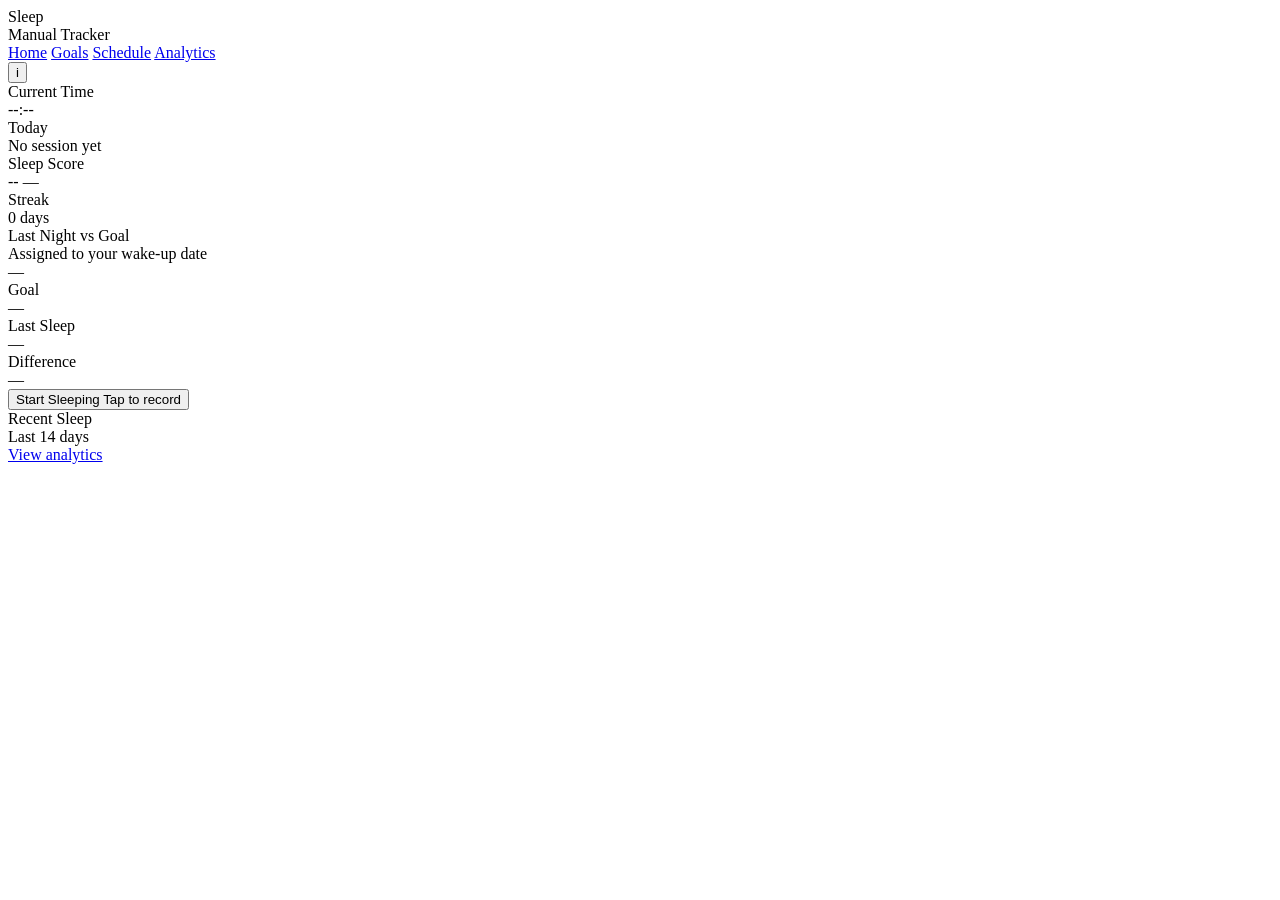
==== index.html @ 9e39c465 "Add files via upload" ====
<!doctype html>
<html lang="en">
  <head>
    <meta charset="utf-8" />
    <meta name="viewport" content="width=device-width, initial-scale=1" />
    <meta name="theme-color" content="#050814" />
    <title>Sleep Tracker</title>
    <link rel="stylesheet" href="scripts/styles.css" />
  </head>
  <body data-page="home">
    <div class="app">
      <header class="topbar">
        <div class="topbar__title">
          <div class="appname">Sleep</div>
          <div class="subtitle">Manual Tracker</div>
        </div>
        <div class="topbar__actions">
          <nav class="nav" aria-label="Primary navigation">
            <a class="nav__link is-active" href="index.html">Home</a>
            <a class="nav__link" href="goals.html">Goals</a>
            <a class="nav__link" href="schedule.html">Schedule</a>
            <a class="nav__link" href="analytics.html">Analytics</a>
          </nav>
          <button id="infoButton" class="icon-button" type="button" aria-label="About this app" title="About">
            i
          </button>
        </div>
      </header>

      <main class="content">
        <section id="homeEmptyStates" class="card empty" hidden>
          <div id="homeEmptyMessage" class="empty__text">—</div>
          <div class="empty__action">
            <a id="homeEmptyAction" class="button button--primary" href="goals.html" role="button">Get started</a>
          </div>
        </section>

        <section class="card hero">
          <div class="hero__time">
            <div class="label">Current Time</div>
            <div id="clock" class="clock" aria-live="polite">--:--</div>
          </div>

          <div class="hero__stats">
            <div class="stat">
              <div class="label">Today</div>
              <div id="todaySummary" class="value">No session yet</div>
            </div>
            <div class="stat">
              <div class="label">Sleep Score</div>
              <div class="value">
                <span id="scoreValue" class="score score--neutral">--</span>
                <span id="scoreLabel" class="muted">—</span>
              </div>
            </div>
            <div class="stat">
              <div class="label">Streak</div>
              <div class="value"><span id="streakCount">0</span> days</div>
            </div>
          </div>

          <div id="dayStrip" class="day-strip" aria-label="Today indicator"></div>
        </section>

        <section class="card">
          <div class="row">
            <div>
              <div class="label">Last Night vs Goal</div>
              <div class="muted">Assigned to your wake-up date</div>
            </div>
            <span id="compareBadge" class="badge badge--neutral">—</span>
          </div>
          <div class="compare">
            <div class="compare__item">
              <div class="label">Goal</div>
              <div id="compareGoal" class="compare__value">—</div>
            </div>
            <div class="compare__item">
              <div class="label">Last Sleep</div>
              <div id="compareLast" class="compare__value">—</div>
            </div>
            <div class="compare__item">
              <div class="label">Difference</div>
              <div id="compareDiff" class="compare__value">—</div>
            </div>
          </div>
        </section>

        <section class="center">
          <button id="sleepButton" class="sleep-button" type="button">
            <span class="sleep-button__ring" aria-hidden="true"></span>
            <span id="sleepButtonText" class="sleep-button__text">Start Sleeping</span>
            <span id="sleepButtonSubtext" class="sleep-button__subtext">Tap to record</span>
          </button>
          <div id="activeHint" class="hint" hidden>
            Sleeping… started <span id="activeStartTime">--:--</span>
          </div>
        </section>

        <section class="card">
          <div class="row">
            <div>
              <div class="label">Recent Sleep</div>
              <div class="muted">Last 14 days</div>
            </div>
            <a class="link" href="analytics.html">View analytics</a>
          </div>
          <canvas id="miniGraph" class="canvas" width="900" height="260" aria-label="Recent sleep graph"></canvas>
        </section>
      </main>
    </div>

    <script src="scripts/storage.js"></script>
    <script src="scripts/time.js"></script>
    <script src="scripts/sleepTracker.js"></script>
    <script src="scripts/graphs.js"></script>
    <script src="scripts/ui.js"></script>
  </body>
</html>
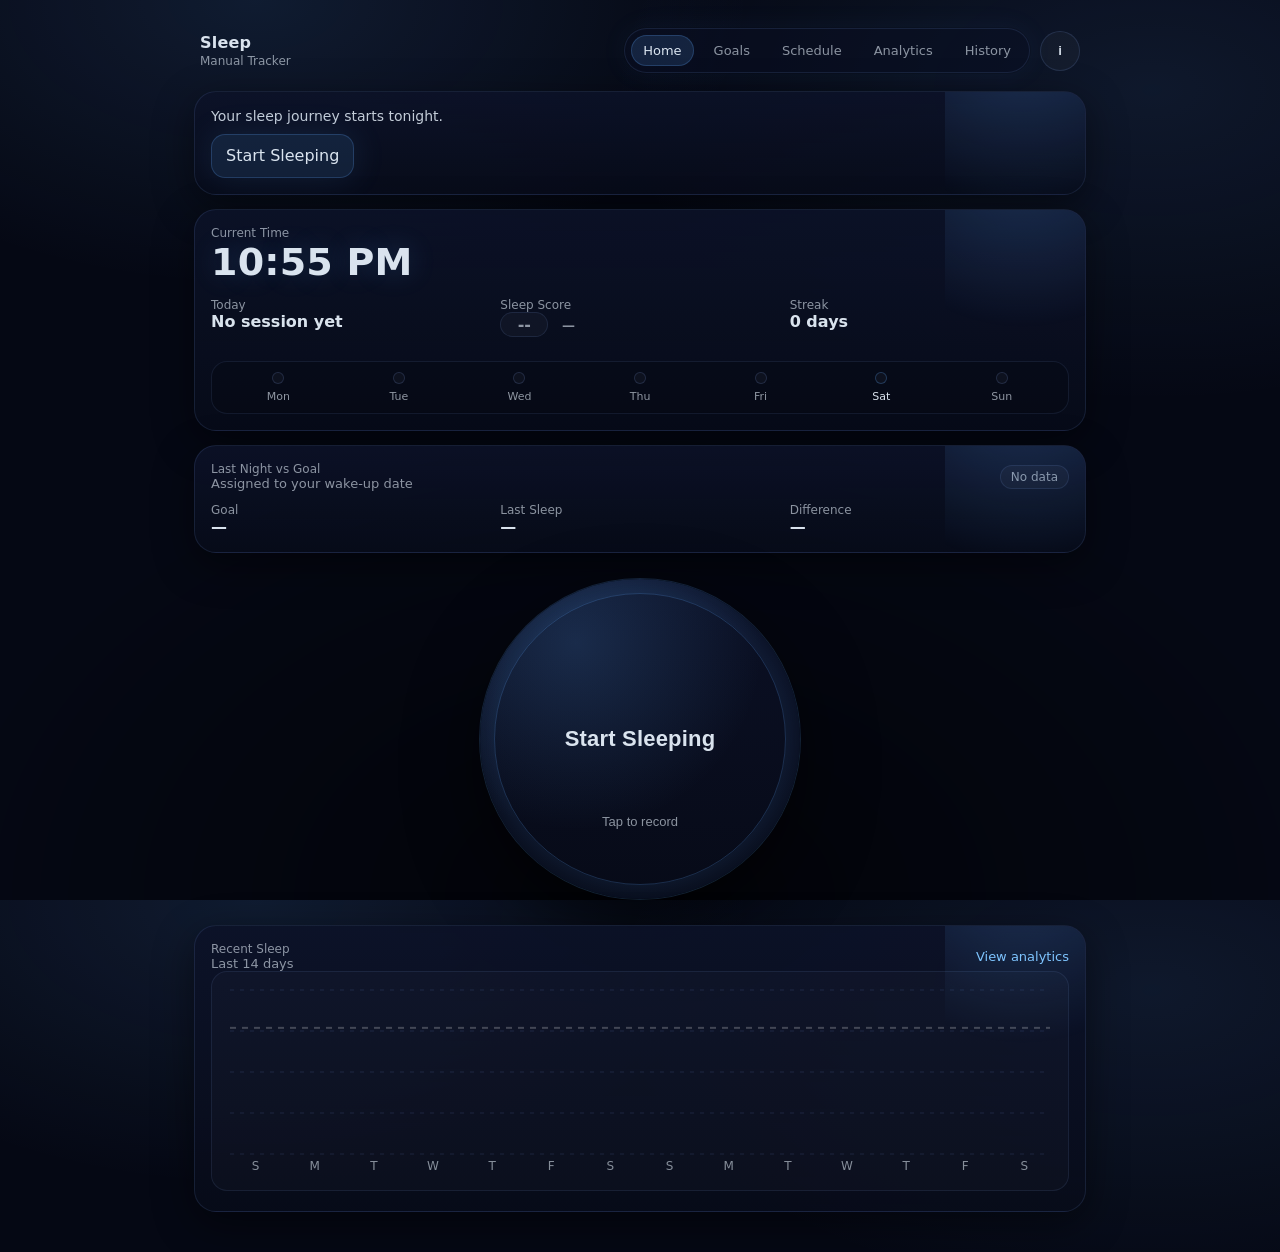
==== commit 8b31a86d: "Add files via upload" ====
--- a/index.html
+++ b/index.html
@@ -8,26 +8,29 @@
     <link rel="stylesheet" href="scripts/styles.css" />
   </head>
   <body data-page="home">
-    <div class="app">
-      <header class="topbar">
-        <div class="topbar__title">
-          <div class="appname">Sleep</div>
-          <div class="subtitle">Manual Tracker</div>
-        </div>
-        <div class="topbar__actions">
-          <nav class="nav" aria-label="Primary navigation">
-            <a class="nav__link is-active" href="index.html">Home</a>
-            <a class="nav__link" href="goals.html">Goals</a>
-            <a class="nav__link" href="schedule.html">Schedule</a>
-            <a class="nav__link" href="analytics.html">Analytics</a>
-          </nav>
-          <button id="infoButton" class="icon-button" type="button" aria-label="About this app" title="About">
-            i
-          </button>
-        </div>
-      </header>
+    <div id="background-layer"></div>
+    <div id="app-container">
+      <div class="app">
+        <header class="topbar">
+          <div class="topbar__title">
+            <div class="appname">Sleep</div>
+            <div class="subtitle">Manual Tracker</div>
+          </div>
+          <div class="topbar__actions">
+            <nav class="nav" aria-label="Primary navigation">
+              <a class="nav__link is-active" href="index.html">Home</a>
+              <a class="nav__link" href="goals.html">Goals</a>
+              <a class="nav__link" href="schedule.html">Schedule</a>
+              <a class="nav__link" href="analytics.html">Analytics</a>
+              <a class="nav__link" href="history.html">History</a>
+            </nav>
+            <button id="infoButton" class="icon-button" type="button" aria-label="About this app" title="About">
+              i
+            </button>
+          </div>
+        </header>
 
-      <main class="content">
+        <main class="content">
         <section id="homeEmptyStates" class="card empty" hidden>
           <div id="homeEmptyMessage" class="empty__text">—</div>
           <div class="empty__action">
@@ -107,7 +110,8 @@
           </div>
           <canvas id="miniGraph" class="canvas" width="900" height="260" aria-label="Recent sleep graph"></canvas>
         </section>
-      </main>
+        </main>
+      </div>
     </div>
 
     <script src="scripts/storage.js"></script>
--- a/scripts/styles.css
+++ b/scripts/styles.css
@@ -0,0 +1,1002 @@
+/* styles.css
+   Dark UI with subtle blue glow accents. Touch + mouse friendly.
+*/
+
+:root {
+  color-scheme: dark;
+
+  --bg: #050814;
+  --panel: rgba(12, 18, 40, 0.86);
+  --panel-2: rgba(10, 16, 36, 0.72);
+  --border: rgba(135, 175, 255, 0.12);
+  --text: rgba(235, 245, 255, 0.92);
+  --muted: rgba(235, 245, 255, 0.58);
+
+  --blue: rgba(95, 170, 255, 1);
+  --blue-2: rgba(130, 200, 255, 1);
+  --yellow: rgba(255, 205, 95, 1);
+  --red: rgba(255, 95, 110, 1);
+
+  --glow: rgba(95, 170, 255, 0.26);
+  --shadow: 0 12px 40px rgba(0, 0, 0, 0.45);
+  --radius: 22px;
+  --radius-sm: 14px;
+}
+
+* {
+  box-sizing: border-box;
+}
+
+html,
+body {
+  height: 100%;
+}
+
+body {
+  margin: 0;
+  font-family: ui-sans-serif, system-ui, -apple-system, Segoe UI, Roboto, Helvetica, Arial, "Apple Color Emoji",
+    "Segoe UI Emoji";
+  background:
+    radial-gradient(900px 520px at 20% 0%, rgba(95, 170, 255, 0.12), transparent 55%),
+    radial-gradient(900px 520px at 90% 10%, rgba(95, 170, 255, 0.1), transparent 60%),
+    radial-gradient(1200px 800px at 50% 100%, rgba(0, 0, 0, 0.6), transparent 60%),
+    var(--bg);
+  color: var(--text);
+  -webkit-font-smoothing: antialiased;
+  -moz-osx-font-smoothing: grayscale;
+  overflow-x: hidden;
+  -webkit-tap-highlight-color: transparent;
+}
+
+a {
+  color: inherit;
+  text-decoration: none;
+}
+
+.app {
+  max-width: 920px;
+  margin: 0 auto;
+  padding: calc(18px + env(safe-area-inset-top)) calc(14px + env(safe-area-inset-right))
+    calc(40px + env(safe-area-inset-bottom)) calc(14px + env(safe-area-inset-left));
+}
+
+.topbar {
+  display: flex;
+  align-items: center;
+  justify-content: space-between;
+  gap: 14px;
+  padding: 10px 6px 18px;
+  flex-wrap: wrap;
+}
+
+.topbar__actions {
+  display: inline-flex;
+  align-items: center;
+  gap: 10px;
+}
+
+.icon-button {
+  width: 40px;
+  height: 40px;
+  border-radius: 999px;
+  border: 1px solid rgba(135, 175, 255, 0.14);
+  background: rgba(255, 255, 255, 0.03);
+  color: rgba(235, 245, 255, 0.86);
+  cursor: pointer;
+  display: grid;
+  place-items: center;
+  font-weight: 750;
+  transition: transform 160ms ease, background 160ms ease, border-color 160ms ease;
+  flex: 0 0 auto;
+  user-select: none;
+  touch-action: manipulation;
+}
+.icon-button:active {
+  transform: scale(0.985);
+}
+
+.topbar__title {
+  display: flex;
+  flex-direction: column;
+  gap: 2px;
+}
+
+.appname {
+  font-weight: 650;
+  letter-spacing: 0.2px;
+}
+
+.subtitle {
+  font-size: 12px;
+  color: var(--muted);
+}
+
+.nav {
+  display: flex;
+  gap: 8px;
+  padding: 6px;
+  border-radius: 999px;
+  background: rgba(10, 16, 36, 0.55);
+  border: 1px solid var(--border);
+  box-shadow: 0 0 0 1px rgba(0, 0, 0, 0.15), 0 0 30px rgba(95, 170, 255, 0.06);
+}
+
+.nav__link {
+  font-size: 13px;
+  padding: 8px 12px;
+  border-radius: 999px;
+  color: var(--muted);
+  transition: background 180ms ease, color 180ms ease;
+}
+
+.nav__link.is-active {
+  color: var(--text);
+  background: rgba(95, 170, 255, 0.14);
+  box-shadow: inset 0 0 0 1px rgba(95, 170, 255, 0.22);
+}
+
+.content {
+  display: grid;
+  gap: 14px;
+  opacity: 0;
+  transform: translateY(6px);
+  transition: opacity 220ms ease, transform 220ms ease;
+}
+
+body.is-ready .content {
+  opacity: 1;
+  transform: translateY(0);
+}
+
+.card {
+  background: linear-gradient(180deg, rgba(12, 18, 40, 0.9), rgba(8, 12, 26, 0.82));
+  border: 1px solid var(--border);
+  box-shadow: var(--shadow);
+  border-radius: var(--radius);
+  padding: 16px;
+  position: relative;
+  overflow: hidden;
+}
+
+.empty {
+  display: grid;
+  gap: 10px;
+}
+.empty__text {
+  font-size: 14px;
+  color: rgba(235, 245, 255, 0.82);
+}
+.empty__action {
+  display: flex;
+  justify-content: flex-start;
+}
+
+.badge {
+  display: inline-flex;
+  align-items: center;
+  justify-content: center;
+  padding: 4px 10px;
+  border-radius: 999px;
+  border: 1px solid rgba(135, 175, 255, 0.12);
+  background: rgba(255, 255, 255, 0.03);
+  color: var(--muted);
+  font-size: 12px;
+}
+.badge--good {
+  color: rgba(170, 225, 255, 0.95);
+  border-color: rgba(95, 170, 255, 0.22);
+}
+.badge--okay {
+  color: rgba(255, 225, 160, 0.95);
+  border-color: rgba(255, 205, 95, 0.18);
+}
+.badge--poor {
+  color: rgba(255, 165, 175, 0.95);
+  border-color: rgba(255, 95, 110, 0.18);
+}
+.badge--neutral {
+  color: var(--muted);
+}
+
+.compare {
+  display: grid;
+  grid-template-columns: repeat(3, minmax(0, 1fr));
+  gap: 10px;
+  margin-top: 12px;
+}
+.compare__value {
+  font-size: 16px;
+  font-weight: 700;
+}
+
+.day-strip {
+  display: flex;
+  justify-content: space-between;
+  gap: 8px;
+  margin-top: 10px;
+  padding: 10px 10px;
+  border-radius: 16px;
+  border: 1px solid rgba(135, 175, 255, 0.1);
+  background: rgba(0, 0, 0, 0.14);
+}
+.day {
+  display: grid;
+  justify-items: center;
+  gap: 6px;
+  flex: 1 1 0;
+  min-width: 0;
+}
+.day__label {
+  font-size: 11px;
+  color: rgba(235, 245, 255, 0.6);
+}
+.day__dot {
+  width: 12px;
+  height: 12px;
+  border-radius: 50%;
+  border: 1px solid rgba(135, 175, 255, 0.16);
+  background: rgba(255, 255, 255, 0.03);
+}
+.day.is-today .day__label {
+  color: rgba(235, 245, 255, 0.92);
+}
+.day.is-today .day__dot {
+  border-color: rgba(95, 170, 255, 0.26);
+}
+.day.has-sleep .day__dot {
+  background: rgba(95, 170, 255, 0.85);
+  box-shadow: 0 0 18px rgba(95, 170, 255, 0.22);
+  border-color: rgba(95, 170, 255, 0.22);
+}
+
+.card::after {
+  content: "";
+  position: absolute;
+  inset: -140px -120px auto auto;
+  width: 260px;
+  height: 260px;
+  background: radial-gradient(circle at 30% 30%, rgba(95, 170, 255, 0.22), transparent 70%);
+  filter: blur(0.2px);
+  pointer-events: none;
+}
+
+.hero {
+  display: grid;
+  gap: 14px;
+}
+
+.hero__stats {
+  display: grid;
+  grid-template-columns: repeat(3, minmax(0, 1fr));
+  gap: 10px;
+}
+
+.stat .value {
+  font-size: 16px;
+  font-weight: 600;
+}
+
+.label {
+  font-size: 12px;
+  color: var(--muted);
+}
+
+.muted {
+  color: var(--muted);
+  font-size: 13px;
+}
+
+.clock {
+  font-size: 38px;
+  letter-spacing: 0.2px;
+  font-weight: 700;
+  text-shadow: 0 0 28px rgba(95, 170, 255, 0.2);
+}
+
+.score {
+  display: inline-flex;
+  align-items: center;
+  justify-content: center;
+  min-width: 48px;
+  padding: 2px 10px;
+  border-radius: 999px;
+  border: 1px solid var(--border);
+  background: rgba(255, 255, 255, 0.03);
+  margin-right: 8px;
+}
+
+.score--good {
+  color: var(--blue-2);
+  box-shadow: 0 0 0 1px rgba(95, 170, 255, 0.22), 0 0 30px rgba(95, 170, 255, 0.12);
+}
+.score--okay {
+  color: var(--yellow);
+  box-shadow: 0 0 0 1px rgba(255, 205, 95, 0.2), 0 0 30px rgba(255, 205, 95, 0.07);
+}
+.score--poor {
+  color: var(--red);
+  box-shadow: 0 0 0 1px rgba(255, 95, 110, 0.2), 0 0 30px rgba(255, 95, 110, 0.07);
+}
+.score--neutral {
+  color: var(--muted);
+}
+
+.center {
+  display: grid;
+  place-items: center;
+  gap: 10px;
+  padding: 12px 0;
+}
+
+.sleep-button {
+  position: relative;
+  width: min(320px, 78vw);
+  aspect-ratio: 1 / 1;
+  border: none;
+  border-radius: 999px;
+  background: radial-gradient(circle at 30% 20%, rgba(95, 170, 255, 0.18), rgba(0, 0, 0, 0) 55%),
+    linear-gradient(180deg, rgba(12, 18, 40, 0.9), rgba(8, 12, 26, 0.88));
+  box-shadow: 0 0 0 1px rgba(95, 170, 255, 0.18), 0 26px 70px rgba(0, 0, 0, 0.55);
+  color: var(--text);
+  cursor: pointer;
+  touch-action: manipulation;
+  transition: transform 180ms ease, box-shadow 180ms ease;
+  overflow: hidden;
+}
+
+.sleep-button:active {
+  transform: scale(0.985);
+}
+
+.sleep-button__ring {
+  position: absolute;
+  inset: 14px;
+  border-radius: 999px;
+  border: 1px solid rgba(95, 170, 255, 0.22);
+  box-shadow: 0 0 40px rgba(95, 170, 255, 0.16);
+  transition: inset 180ms ease, box-shadow 180ms ease;
+}
+
+.sleep-button.is-sleeping .sleep-button__ring {
+  inset: 10px;
+  box-shadow: 0 0 52px rgba(95, 170, 255, 0.24);
+}
+
+.sleep-button__text {
+  position: absolute;
+  inset: 0;
+  display: grid;
+  place-items: center;
+  font-weight: 720;
+  font-size: 22px;
+  letter-spacing: 0.2px;
+}
+
+.sleep-button__subtext {
+  position: absolute;
+  left: 50%;
+  bottom: 22%;
+  transform: translateX(-50%);
+  font-size: 13px;
+  color: var(--muted);
+}
+
+.sleep-button.did-start,
+.sleep-button.did-stop {
+  animation: pulse 350ms ease;
+}
+
+@keyframes pulse {
+  0% {
+    box-shadow: 0 0 0 1px rgba(95, 170, 255, 0.18), 0 26px 70px rgba(0, 0, 0, 0.55);
+  }
+  60% {
+    box-shadow: 0 0 0 1px rgba(95, 170, 255, 0.32), 0 0 60px rgba(95, 170, 255, 0.22),
+      0 26px 70px rgba(0, 0, 0, 0.55);
+  }
+  100% {
+    box-shadow: 0 0 0 1px rgba(95, 170, 255, 0.18), 0 26px 70px rgba(0, 0, 0, 0.55);
+  }
+}
+
+.hint {
+  font-size: 13px;
+  color: var(--muted);
+  background: rgba(95, 170, 255, 0.08);
+  border: 1px solid rgba(95, 170, 255, 0.15);
+  padding: 8px 12px;
+  border-radius: 999px;
+}
+
+.row {
+  display: flex;
+  align-items: center;
+  justify-content: space-between;
+  gap: 10px;
+}
+
+.row--tight {
+  gap: 12px;
+}
+
+.row--left {
+  justify-content: flex-start;
+  flex-wrap: wrap;
+}
+
+.link {
+  font-size: 13px;
+  color: var(--blue-2);
+}
+
+.canvas {
+  width: 100%;
+  height: 220px;
+  border-radius: 16px;
+  background: rgba(255, 255, 255, 0.02);
+  border: 1px solid rgba(135, 175, 255, 0.1);
+}
+
+.canvas--tall {
+  height: 340px;
+}
+
+.h1,
+.h2 {
+  margin: 0 0 6px;
+}
+.h1 {
+  font-size: 18px;
+  font-weight: 720;
+}
+.h2 {
+  font-size: 15px;
+  font-weight: 700;
+}
+
+.form-grid {
+  display: grid;
+  gap: 12px;
+  grid-template-columns: repeat(2, minmax(0, 1fr));
+  margin-top: 12px;
+}
+
+.field {
+  display: grid;
+  gap: 6px;
+}
+
+.input {
+  width: 100%;
+  padding: 12px 12px;
+  border-radius: 14px;
+  border: 1px solid rgba(135, 175, 255, 0.14);
+  background: rgba(0, 0, 0, 0.18);
+  color: var(--text);
+  outline: none;
+  transition: border-color 160ms ease, box-shadow 160ms ease;
+  font-size: 16px; /* prevents iOS zoom-on-focus */
+  min-height: 44px;
+}
+
+.input:focus {
+  border-color: rgba(95, 170, 255, 0.3);
+  box-shadow: 0 0 0 4px rgba(95, 170, 255, 0.12);
+}
+
+select.input {
+  appearance: none;
+}
+
+input[type="range"].input {
+  padding: 0;
+  border: none;
+  background: transparent;
+  min-height: 44px;
+  accent-color: rgba(95, 170, 255, 0.9);
+}
+
+.input--sm {
+  padding: 10px 10px;
+}
+
+.help {
+  color: var(--muted);
+  font-size: 12px;
+}
+
+.button {
+  border: 1px solid rgba(135, 175, 255, 0.14);
+  background: rgba(255, 255, 255, 0.03);
+  color: var(--text);
+  padding: 11px 14px;
+  border-radius: 14px;
+  cursor: pointer;
+  transition: transform 160ms ease, background 160ms ease, border-color 160ms ease;
+  touch-action: manipulation;
+  font-size: 16px;
+  min-height: 44px;
+}
+
+.button:active {
+  transform: scale(0.985);
+}
+
+.button--primary {
+  background: rgba(95, 170, 255, 0.12);
+  border-color: rgba(95, 170, 255, 0.22);
+  box-shadow: 0 0 34px rgba(95, 170, 255, 0.12);
+}
+
+.button--ghost {
+  background: transparent;
+}
+
+.button--tiny {
+  padding: 8px 10px;
+  border-radius: 12px;
+  font-size: 12px;
+}
+
+.status {
+  font-size: 13px;
+  color: var(--muted);
+}
+
+.status.is-ok {
+  color: rgba(160, 220, 255, 0.9);
+}
+
+.toggle {
+  display: inline-flex;
+  align-items: center;
+  gap: 10px;
+  user-select: none;
+}
+.toggle input {
+  position: absolute;
+  opacity: 0;
+  pointer-events: none;
+}
+.toggle__pill {
+  width: 42px;
+  height: 24px;
+  border-radius: 999px;
+  background: rgba(255, 255, 255, 0.08);
+  border: 1px solid rgba(135, 175, 255, 0.16);
+  position: relative;
+  transition: background 170ms ease, border-color 170ms ease;
+}
+.toggle__pill::after {
+  content: "";
+  position: absolute;
+  top: 50%;
+  left: 4px;
+  width: 18px;
+  height: 18px;
+  border-radius: 50%;
+  background: rgba(235, 245, 255, 0.9);
+  transform: translateY(-50%);
+  transition: left 170ms ease, background 170ms ease;
+}
+.toggle input:checked + .toggle__pill {
+  background: rgba(95, 170, 255, 0.18);
+  border-color: rgba(95, 170, 255, 0.28);
+}
+.toggle input:checked + .toggle__pill::after {
+  left: 20px;
+  background: rgba(170, 225, 255, 0.95);
+}
+.toggle__label {
+  font-size: 13px;
+  color: var(--muted);
+}
+
+.per-day__grid {
+  margin-top: 12px;
+  display: grid;
+  gap: 10px;
+}
+.per-day__row {
+  display: grid;
+  grid-template-columns: 56px 1fr 1fr auto;
+  gap: 8px;
+  align-items: center;
+}
+.per-day__day {
+  color: var(--muted);
+  font-size: 13px;
+}
+
+.chips {
+  display: flex;
+  flex-wrap: wrap;
+  gap: 10px;
+  margin-top: 10px;
+}
+.chip {
+  border: 1px solid rgba(135, 175, 255, 0.14);
+  background: rgba(255, 255, 255, 0.02);
+  color: var(--muted);
+  padding: 10px 12px;
+  border-radius: 999px;
+  cursor: pointer;
+  transition: background 170ms ease, color 170ms ease, border-color 170ms ease, transform 160ms ease;
+  min-height: 44px;
+}
+.chip:active {
+  transform: scale(0.98);
+}
+.chip.is-on {
+  color: var(--text);
+  background: rgba(95, 170, 255, 0.14);
+  border-color: rgba(95, 170, 255, 0.26);
+  box-shadow: 0 0 24px rgba(95, 170, 255, 0.12);
+}
+
+.dial-wrap {
+  display: grid;
+  place-items: center;
+  padding: 12px 0 4px;
+}
+
+.time-dial {
+  width: min(360px, 86vw);
+  aspect-ratio: 1 / 1;
+  position: relative;
+  border-radius: 999px;
+  background: radial-gradient(circle at 35% 20%, rgba(95, 170, 255, 0.14), rgba(0, 0, 0, 0) 60%),
+    rgba(255, 255, 255, 0.02);
+  border: 1px solid rgba(135, 175, 255, 0.12);
+  box-shadow: 0 0 0 1px rgba(0, 0, 0, 0.14), 0 0 50px rgba(95, 170, 255, 0.08);
+  touch-action: none;
+}
+
+.time-dial.is-dragging {
+  box-shadow: 0 0 0 1px rgba(95, 170, 255, 0.22), 0 0 70px rgba(95, 170, 255, 0.12);
+}
+
+.time-dial__svg {
+  position: absolute;
+  inset: 10%;
+}
+.time-dial__track {
+  fill: none;
+  stroke: rgba(135, 175, 255, 0.18);
+  stroke-width: 9;
+}
+.time-dial__arc {
+  fill: none;
+  stroke: rgba(95, 170, 255, 0.85);
+  stroke-width: 10;
+  stroke-linecap: round;
+  filter: url(#glow);
+}
+
+.time-dial__handle {
+  position: absolute;
+  width: 18px;
+  height: 18px;
+  border-radius: 999px;
+  background: rgba(170, 225, 255, 0.95);
+  border: 1px solid rgba(0, 0, 0, 0.25);
+  box-shadow: 0 0 24px rgba(95, 170, 255, 0.28);
+  transform: translate(-50%, -50%);
+}
+.time-dial__handle--alt {
+  background: rgba(235, 245, 255, 0.92);
+}
+
+.time-dial__center {
+  position: absolute;
+  inset: 26%;
+  border-radius: 999px;
+  background: rgba(0, 0, 0, 0.18);
+  border: 1px solid rgba(135, 175, 255, 0.12);
+  display: grid;
+  place-items: center;
+}
+
+.timepair {
+  display: grid;
+  grid-template-columns: 1fr 10px 1fr;
+  gap: 12px;
+  align-items: center;
+  text-align: center;
+}
+.timepair__time {
+  font-weight: 740;
+  font-size: 18px;
+}
+.timepair__sep {
+  width: 10px;
+  height: 2px;
+  background: rgba(135, 175, 255, 0.22);
+  border-radius: 999px;
+}
+
+.pill {
+  display: inline-flex;
+  align-items: center;
+  gap: 10px;
+  padding: 10px 12px;
+  border-radius: 999px;
+  background: rgba(95, 170, 255, 0.08);
+  border: 1px solid rgba(95, 170, 255, 0.16);
+  color: rgba(205, 235, 255, 0.9);
+  font-size: 13px;
+}
+.pill--wide {
+  min-width: 150px;
+  justify-content: center;
+}
+.pill__dot {
+  width: 8px;
+  height: 8px;
+  border-radius: 50%;
+  background: rgba(95, 170, 255, 0.9);
+  box-shadow: 0 0 18px rgba(95, 170, 255, 0.35);
+}
+.pill__text {
+  color: rgba(205, 235, 255, 0.9);
+}
+
+.segmented {
+  display: grid;
+  grid-template-columns: repeat(auto-fit, minmax(0, 1fr));
+  gap: 6px;
+  padding: 6px;
+  border-radius: 16px;
+  background: rgba(0, 0, 0, 0.18);
+  border: 1px solid rgba(135, 175, 255, 0.12);
+  margin: 12px 0;
+}
+.segmented__btn {
+  border: 1px solid transparent;
+  background: transparent;
+  color: var(--muted);
+  padding: 10px 12px;
+  border-radius: 12px;
+  cursor: pointer;
+  transition: background 170ms ease, color 170ms ease, transform 160ms ease, border-color 170ms ease;
+}
+.segmented__btn:active {
+  transform: scale(0.985);
+}
+.segmented__btn.is-active {
+  color: var(--text);
+  background: rgba(95, 170, 255, 0.14);
+  border-color: rgba(95, 170, 255, 0.18);
+  box-shadow: 0 0 24px rgba(95, 170, 255, 0.1);
+}
+
+.legend {
+  margin-top: 10px;
+  font-size: 13px;
+  color: var(--muted);
+  display: flex;
+  align-items: center;
+  gap: 10px;
+}
+.legend__swatch {
+  width: 12px;
+  height: 12px;
+  border-radius: 4px;
+  background: rgba(95, 170, 255, 0.85);
+  box-shadow: 0 0 20px rgba(95, 170, 255, 0.2);
+}
+
+.session-list {
+  margin-top: 12px;
+  display: grid;
+  gap: 10px;
+}
+.session-list--history {
+  margin-top: 10px;
+}
+.history-item {
+  border: 1px solid rgba(135, 175, 255, 0.12);
+  background: rgba(0, 0, 0, 0.12);
+  border-radius: 16px;
+  padding: 12px 12px;
+  display: flex;
+  align-items: center;
+  justify-content: space-between;
+  gap: 12px;
+  cursor: pointer;
+  text-align: left;
+  width: 100%;
+  color: var(--text);
+}
+.history-item:active {
+  transform: scale(0.995);
+}
+.history-item__left {
+  display: grid;
+  gap: 2px;
+}
+.history-item__date {
+  font-weight: 700;
+}
+.history-item__times {
+  font-size: 12px;
+  color: var(--muted);
+}
+.history-item__right {
+  display: inline-flex;
+  gap: 10px;
+  align-items: center;
+}
+.pill-score {
+  display: inline-flex;
+  min-width: 44px;
+  justify-content: center;
+  padding: 3px 10px;
+  border-radius: 999px;
+  border: 1px solid rgba(135, 175, 255, 0.12);
+  background: rgba(255, 255, 255, 0.03);
+  font-size: 12px;
+  color: var(--muted);
+}
+.pill-score.is-good {
+  color: rgba(170, 225, 255, 0.95);
+  border-color: rgba(95, 170, 255, 0.22);
+}
+.pill-score.is-okay {
+  color: rgba(255, 225, 160, 0.95);
+  border-color: rgba(255, 205, 95, 0.18);
+}
+.pill-score.is-poor {
+  color: rgba(255, 165, 175, 0.95);
+  border-color: rgba(255, 95, 110, 0.18);
+}
+
+.modal-root {
+  position: fixed;
+  inset: 0;
+  display: grid;
+  place-items: center;
+  z-index: 50;
+  padding: 16px;
+}
+.modal-root[hidden] {
+  display: none;
+}
+.modal-backdrop {
+  position: absolute;
+  inset: 0;
+  background: rgba(0, 0, 0, 0.62);
+  backdrop-filter: blur(6px);
+}
+.modal {
+  position: relative;
+  width: min(520px, 92vw);
+  max-height: min(78vh, 720px);
+  overflow: auto;
+  border-radius: 22px;
+  border: 1px solid rgba(135, 175, 255, 0.14);
+  background: linear-gradient(180deg, rgba(12, 18, 40, 0.98), rgba(8, 12, 26, 0.94));
+  box-shadow: 0 20px 80px rgba(0, 0, 0, 0.65);
+  padding: 16px;
+}
+.modal__title {
+  font-weight: 760;
+  font-size: 16px;
+  margin: 0 0 8px;
+}
+.modal__body {
+  color: rgba(235, 245, 255, 0.84);
+  font-size: 14px;
+  line-height: 1.35;
+}
+.modal__actions {
+  display: flex;
+  gap: 10px;
+  justify-content: flex-end;
+  flex-wrap: wrap;
+  margin-top: 14px;
+}
+.modal__actions .button {
+  min-width: 120px;
+}
+
+@media (max-width: 640px) {
+  .modal-root {
+    place-items: end center;
+  }
+  .modal {
+    width: min(560px, 96vw);
+    border-bottom-left-radius: 0;
+    border-bottom-right-radius: 0;
+    max-height: 82vh;
+  }
+  .compare {
+    grid-template-columns: 1fr;
+  }
+}
+
+.session {
+  border: 1px solid rgba(135, 175, 255, 0.12);
+  background: rgba(0, 0, 0, 0.12);
+  border-radius: 16px;
+  overflow: hidden;
+}
+.session__summary {
+  list-style: none;
+  cursor: pointer;
+  padding: 12px 12px;
+  display: flex;
+  align-items: center;
+  justify-content: space-between;
+  gap: 12px;
+}
+.session__summary::-webkit-details-marker {
+  display: none;
+}
+.session__date {
+  font-weight: 650;
+}
+.session__meta {
+  display: inline-flex;
+  gap: 12px;
+  align-items: center;
+  color: var(--muted);
+}
+.session__score {
+  display: inline-flex;
+  min-width: 36px;
+  justify-content: center;
+  padding: 2px 10px;
+  border-radius: 999px;
+  border: 1px solid rgba(135, 175, 255, 0.12);
+  background: rgba(255, 255, 255, 0.03);
+}
+.session__body {
+  padding: 12px;
+  border-top: 1px solid rgba(135, 175, 255, 0.1);
+}
+.kv {
+  display: grid;
+  grid-template-columns: 70px 1fr;
+  gap: 8px 10px;
+}
+.kv__k {
+  color: var(--muted);
+  font-size: 12px;
+}
+.kv__v {
+  font-weight: 600;
+}
+
+@media (max-width: 640px) {
+  .nav {
+    gap: 4px;
+    padding: 4px;
+    width: 100%;
+    overflow-x: auto;
+    -webkit-overflow-scrolling: touch;
+    scrollbar-width: none;
+  }
+  .nav::-webkit-scrollbar {
+    display: none;
+  }
+  .nav__link {
+    padding: 8px 10px;
+    font-size: 12px;
+    white-space: nowrap;
+  }
+  .hero__stats {
+    grid-template-columns: 1fr;
+  }
+  .form-grid {
+    grid-template-columns: 1fr;
+  }
+}
+
+@media (prefers-reduced-motion: reduce) {
+  * {
+    scroll-behavior: auto !important;
+    transition: none !important;
+    animation: none !important;
+  }
+}
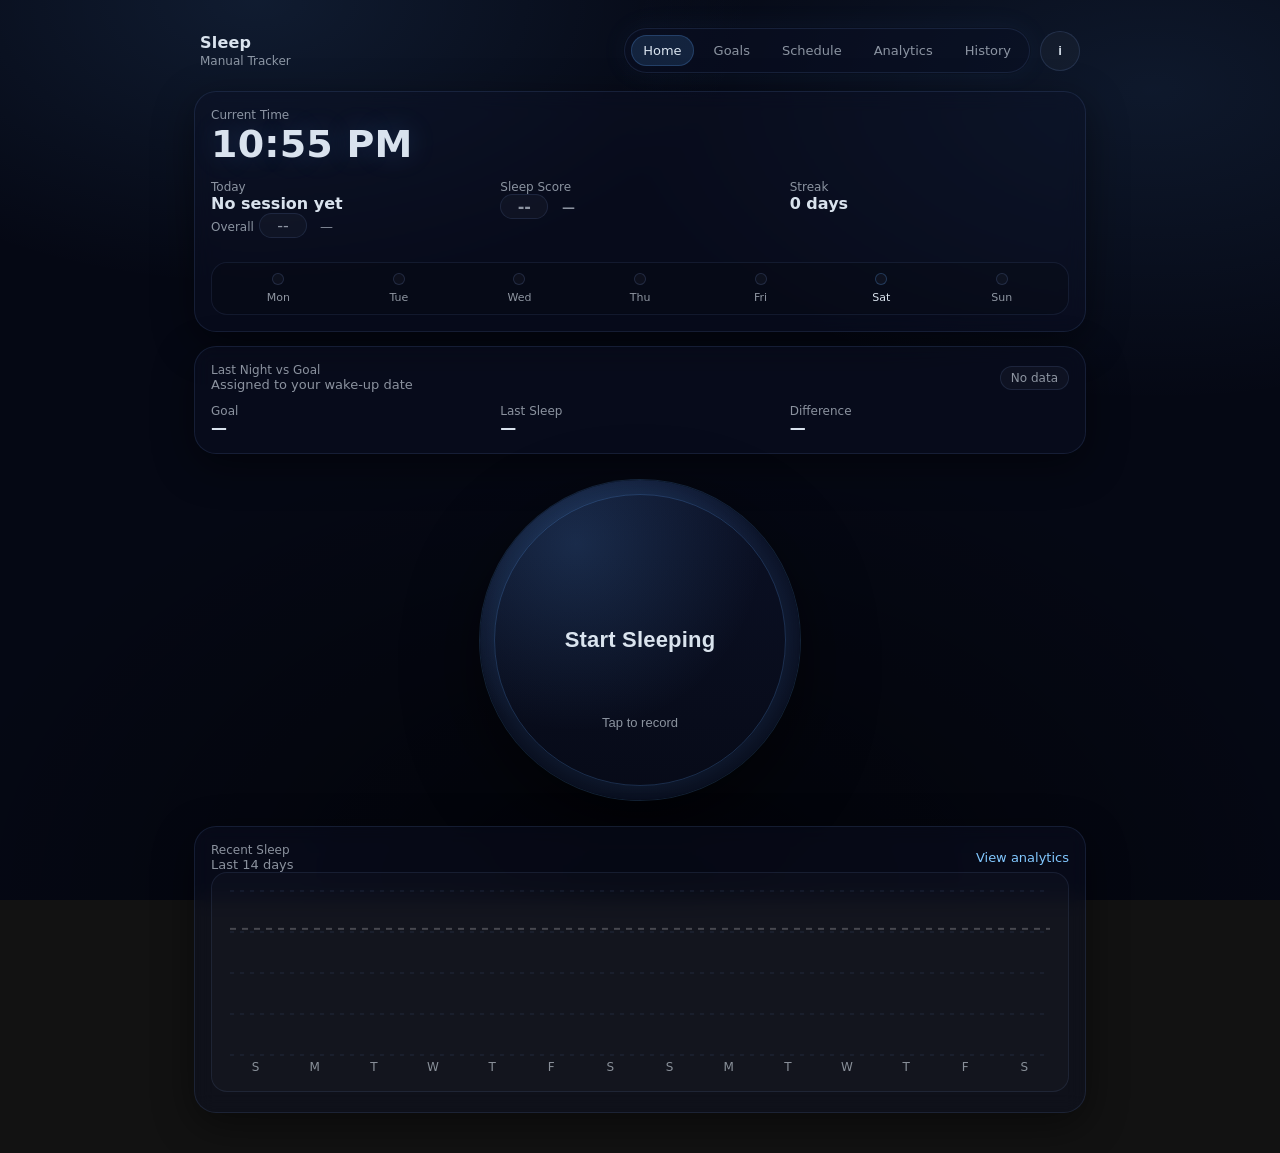
==== commit ac91d2d1: "Add files via upload" ====
--- a/index.html
+++ b/index.html
@@ -31,13 +31,6 @@
         </header>
 
         <main class="content">
-        <section id="homeEmptyStates" class="card empty" hidden>
-          <div id="homeEmptyMessage" class="empty__text">—</div>
-          <div class="empty__action">
-            <a id="homeEmptyAction" class="button button--primary" href="goals.html" role="button">Get started</a>
-          </div>
-        </section>
-
         <section class="card hero">
           <div class="hero__time">
             <div class="label">Current Time</div>
@@ -48,6 +41,11 @@
             <div class="stat">
               <div class="label">Today</div>
               <div id="todaySummary" class="value">No session yet</div>
+              <div class="stat__sub">
+                <span class="label">Overall</span>
+                <span id="overallScoreValue" class="score score--neutral">--</span>
+                <span id="overallScoreLabel" class="muted">—</span>
+              </div>
             </div>
             <div class="stat">
               <div class="label">Sleep Score</div>
--- a/scripts/styles.css
+++ b/scripts/styles.css
@@ -36,16 +36,30 @@
   margin: 0;
   font-family: ui-sans-serif, system-ui, -apple-system, Segoe UI, Roboto, Helvetica, Arial, "Apple Color Emoji",
     "Segoe UI Emoji";
+  background: transparent;
+  color: var(--text);
+  -webkit-font-smoothing: antialiased;
+  -moz-osx-font-smoothing: grayscale;
+  overflow-x: hidden;
+  -webkit-tap-highlight-color: transparent;
+}
+
+#background-layer {
+  position: fixed;
+  top: 0;
+  left: 0;
+  width: 100%;
+  height: 100%;
+  z-index: -1;
   background:
     radial-gradient(900px 520px at 20% 0%, rgba(95, 170, 255, 0.12), transparent 55%),
     radial-gradient(900px 520px at 90% 10%, rgba(95, 170, 255, 0.1), transparent 60%),
     radial-gradient(1200px 800px at 50% 100%, rgba(0, 0, 0, 0.6), transparent 60%),
     var(--bg);
-  color: var(--text);
-  -webkit-font-smoothing: antialiased;
-  -moz-osx-font-smoothing: grayscale;
-  overflow-x: hidden;
-  -webkit-tap-highlight-color: transparent;
+}
+
+#app-container {
+  background: transparent;
 }
 
 a {
@@ -149,7 +163,9 @@
 }
 
 .card {
-  background: linear-gradient(180deg, rgba(12, 18, 40, 0.9), rgba(8, 12, 26, 0.82));
+  background: rgba(12, 18, 40, 0.42);
+  backdrop-filter: blur(10px);
+  -webkit-backdrop-filter: blur(10px);
   border: 1px solid var(--border);
   box-shadow: var(--shadow);
   border-radius: var(--radius);
@@ -250,14 +266,7 @@
 }
 
 .card::after {
-  content: "";
-  position: absolute;
-  inset: -140px -120px auto auto;
-  width: 260px;
-  height: 260px;
-  background: radial-gradient(circle at 30% 30%, rgba(95, 170, 255, 0.22), transparent 70%);
-  filter: blur(0.2px);
-  pointer-events: none;
+  display: none;
 }
 
 .hero {
@@ -637,11 +646,12 @@
 .dial-wrap {
   display: grid;
   place-items: center;
+  width: 100%;
   padding: 12px 0 4px;
 }
 
 .time-dial {
-  width: min(360px, 86vw);
+  width: min(360px, 100%);
   aspect-ratio: 1 / 1;
   position: relative;
   border-radius: 999px;
@@ -649,7 +659,7 @@
     rgba(255, 255, 255, 0.02);
   border: 1px solid rgba(135, 175, 255, 0.12);
   box-shadow: 0 0 0 1px rgba(0, 0, 0, 0.14), 0 0 50px rgba(95, 170, 255, 0.08);
-  touch-action: none;
+  touch-action: pan-y;
 }
 
 .time-dial.is-dragging {
@@ -682,9 +692,17 @@
   border: 1px solid rgba(0, 0, 0, 0.25);
   box-shadow: 0 0 24px rgba(95, 170, 255, 0.28);
   transform: translate(-50%, -50%);
+  touch-action: pan-y;
 }
 .time-dial__handle--alt {
   background: rgba(235, 245, 255, 0.92);
+}
+
+@media (pointer: coarse) {
+  .time-dial__handle {
+    width: 16px;
+    height: 16px;
+  }
 }
 
 .time-dial__center {
@@ -786,6 +804,62 @@
   box-shadow: 0 0 20px rgba(95, 170, 255, 0.2);
 }
 
+.metric-toggle {
+  margin-top: 10px;
+  display: inline-flex;
+  gap: 14px;
+  align-items: center;
+  user-select: none;
+}
+.metric-toggle__item {
+  display: inline-flex;
+  align-items: center;
+  gap: 8px;
+  padding: 8px 10px;
+  border-radius: 12px;
+  border: 1px solid rgba(135, 175, 255, 0.12);
+  background: rgba(0, 0, 0, 0.12);
+  cursor: pointer;
+  min-height: 38px;
+  touch-action: manipulation;
+}
+.metric-toggle__input {
+  position: absolute;
+  opacity: 0;
+  pointer-events: none;
+}
+.metric-toggle__box {
+  width: 14px;
+  height: 14px;
+  border-radius: 4px;
+  border: 1px solid rgba(135, 175, 255, 0.24);
+  background: rgba(255, 255, 255, 0.03);
+  position: relative;
+  box-shadow: 0 0 0 1px rgba(0, 0, 0, 0.16);
+}
+.metric-toggle__text {
+  font-size: 13px;
+  color: var(--muted);
+}
+.metric-toggle__input:checked + .metric-toggle__box {
+  border-color: rgba(95, 170, 255, 0.32);
+  background: rgba(95, 170, 255, 0.18);
+}
+.metric-toggle__input:checked + .metric-toggle__box::after {
+  content: "";
+  position: absolute;
+  left: 50%;
+  top: 50%;
+  width: 6px;
+  height: 10px;
+  border: solid rgba(170, 225, 255, 0.95);
+  border-width: 0 2px 2px 0;
+  transform: translate(-50%, -60%) rotate(45deg);
+}
+.metric-toggle__input:checked ~ .metric-toggle__text {
+  color: rgba(235, 245, 255, 0.9);
+}
+
 .session-list {
   margin-top: 12px;
   display: grid;
@@ -862,6 +936,20 @@
 .modal-root[hidden] {
   display: none;
 }
+
+/* Info/About modal should behave like a centered overlay on all devices. */
+.modal-root[data-kind="info"] {
+  display: flex;
+  align-items: center;
+  justify-content: center;
+}
+body.is-info-modal-open {
+  overflow: hidden;
+}
+body.is-info-modal-open #app-container {
+  pointer-events: none;
+}
+
 .modal-backdrop {
   position: absolute;
   inset: 0;
@@ -875,7 +963,9 @@
   overflow: auto;
   border-radius: 22px;
   border: 1px solid rgba(135, 175, 255, 0.14);
-  background: linear-gradient(180deg, rgba(12, 18, 40, 0.98), rgba(8, 12, 26, 0.94));
+  background: rgba(12, 18, 40, 0.62);
+  backdrop-filter: blur(12px);
+  -webkit-backdrop-filter: blur(12px);
   box-shadow: 0 20px 80px rgba(0, 0, 0, 0.65);
   padding: 16px;
 }
@@ -898,6 +988,68 @@
 }
 .modal__actions .button {
   min-width: 120px;
+}
+
+/* Minimal About content helpers (Info modal only). */
+.about-brand {
+  display: flex;
+  align-items: baseline;
+  gap: 10px;
+}
+.about-brand__name {
+  font-weight: 760;
+  font-size: 14px;
+  color: rgba(235, 245, 255, 0.92);
+}
+.about-brand__version {
+  font-size: 12px;
+  color: var(--muted);
+  padding: 2px 8px;
+  border-radius: 999px;
+  border: 1px solid rgba(135, 175, 255, 0.14);
+  background: rgba(0, 0, 0, 0.12);
+}
+
+/* Collapsible Changelog: smooth, subtle expansion without turning the modal into a sheet. */
+.about-collapse__btn {
+  width: 100%;
+  display: flex;
+  align-items: center;
+  justify-content: space-between;
+  gap: 10px;
+  border: 1px solid rgba(135, 175, 255, 0.12);
+  background: rgba(0, 0, 0, 0.12);
+  color: rgba(235, 245, 255, 0.9);
+  padding: 10px 12px;
+  border-radius: 14px;
+  cursor: pointer;
+}
+.about-collapse__btn::after {
+  content: "▾";
+  color: var(--muted);
+  transform: rotate(-90deg);
+  transition: transform 180ms ease;
+}
+.about-collapse.is-open .about-collapse__btn::after {
+  transform: rotate(0deg);
+}
+.about-collapse__content {
+  margin-top: 0;
+  display: grid;
+  grid-template-rows: 0fr;
+  opacity: 0;
+  transition: grid-template-rows 200ms ease, opacity 200ms ease, margin-top 200ms ease;
+}
+.about-collapse.is-open .about-collapse__content {
+  margin-top: 10px;
+  grid-template-rows: 1fr;
+  opacity: 1;
+}
+.about-collapse__inner {
+  overflow: hidden;
+  color: rgba(235, 245, 255, 0.84);
+  font-size: 14px;
+  line-height: 1.35;
 }
 
 @media (max-width: 640px) {
@@ -909,6 +1061,10 @@
     border-bottom-left-radius: 0;
     border-bottom-right-radius: 0;
     max-height: 82vh;
+  }
+  .modal-root[data-kind="info"] .modal {
+    border-bottom-left-radius: 22px;
+    border-bottom-right-radius: 22px;
   }
   .compare {
     grid-template-columns: 1fr;
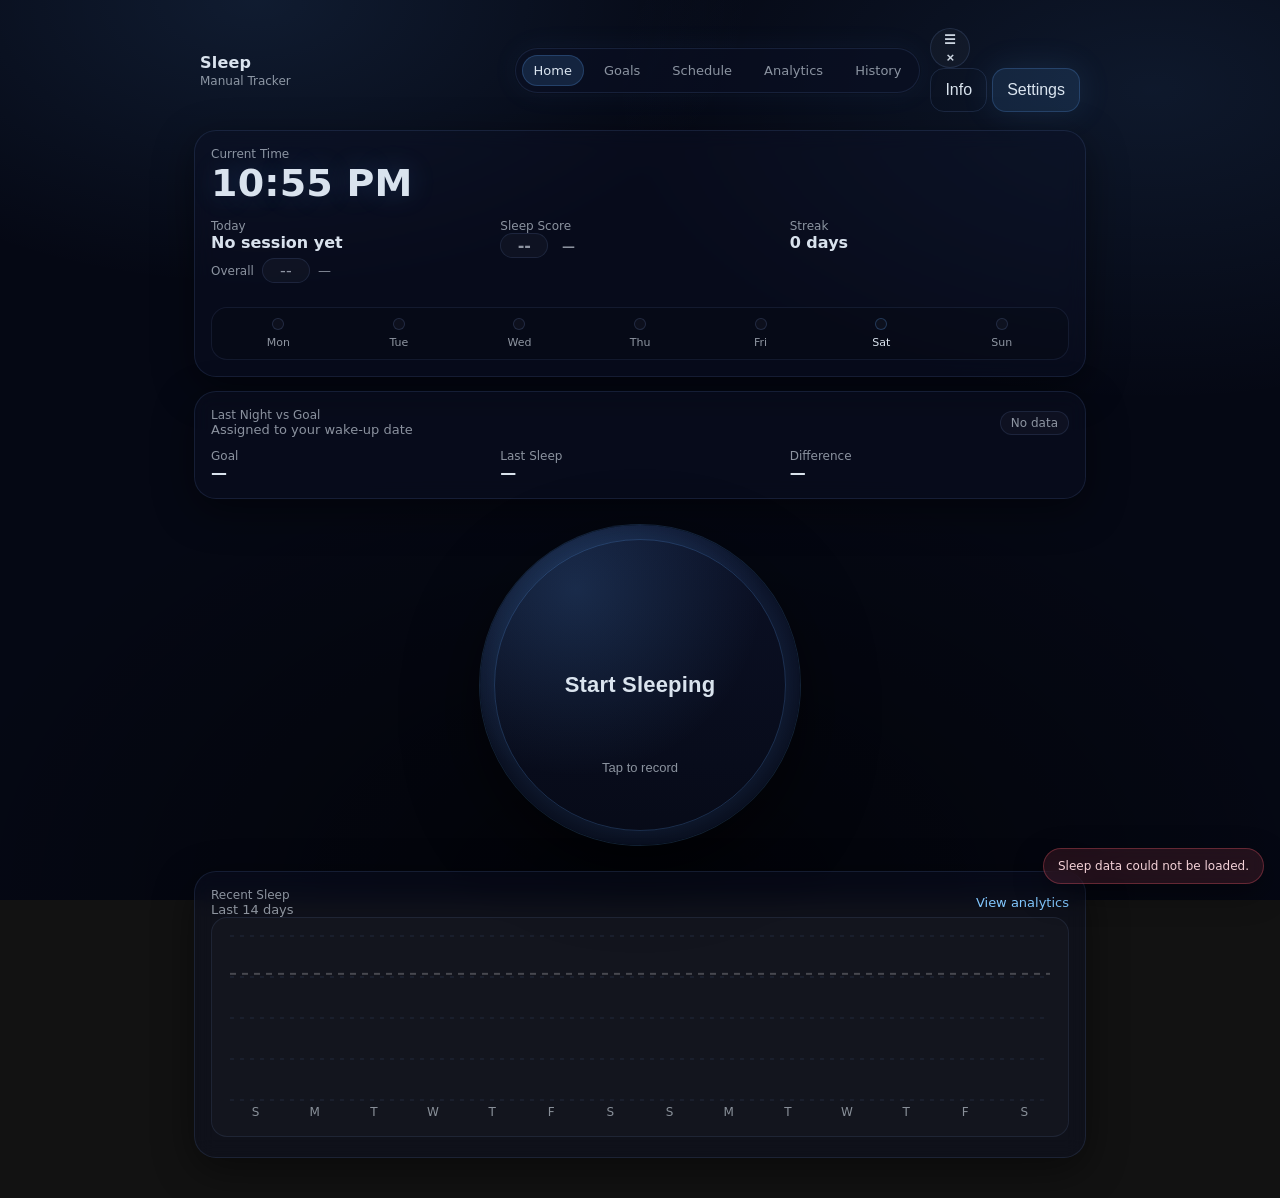
==== commit 03e7eb98: "Add files via upload" ====
--- a/index.html
+++ b/index.html
@@ -24,9 +24,16 @@
               <a class="nav__link" href="analytics.html">Analytics</a>
               <a class="nav__link" href="history.html">History</a>
             </nav>
-            <button id="infoButton" class="icon-button" type="button" aria-label="About this app" title="About">
-              i
-            </button>
+            <div class="menu" id="menu">
+              <button id="menuToggle" class="icon-button menu-toggle" type="button" aria-label="Open menu" aria-expanded="false">
+                <span class="menu-toggle__icon menu-toggle__icon--open">☰</span>
+                <span class="menu-toggle__icon menu-toggle__icon--close">×</span>
+              </button>
+              <div class="menu-flyout" id="menuFlyout" aria-hidden="true">
+                <button id="menuInfo" class="button button--ghost menu-action" type="button">Info</button>
+                <button id="menuSettings" class="button button--primary menu-action" type="button">Settings</button>
+              </div>
+            </div>
           </div>
         </header>
 
--- a/scripts/styles.css
+++ b/scripts/styles.css
@@ -162,6 +162,29 @@
   transform: translateY(0);
 }
 
+.save-warning {
+  position: fixed;
+  right: 16px;
+  bottom: 16px;
+  padding: 10px 14px;
+  border-radius: 999px;
+  background: rgba(255, 95, 110, 0.12);
+  border: 1px solid rgba(255, 95, 110, 0.3);
+  color: rgba(255, 220, 225, 0.95);
+  font-size: 12px;
+  z-index: 50;
+  box-shadow: 0 10px 30px rgba(0, 0, 0, 0.35);
+  backdrop-filter: blur(8px);
+}
+
+@media (max-width: 640px) {
+  .save-warning {
+    left: 16px;
+    right: 16px;
+    text-align: center;
+  }
+}
+
 .card {
   background: rgba(12, 18, 40, 0.42);
   backdrop-filter: blur(10px);
@@ -284,6 +307,15 @@
   font-size: 16px;
   font-weight: 600;
 }
+.stat__sub {
+  display: flex;
+  align-items: center;
+  gap: 8px;
+  margin-top: 6px;
+}
+.stat__sub .score {
+  margin-right: 0;
+}
 
 .label {
   font-size: 12px;
@@ -431,6 +463,31 @@
 .row--left {
   justify-content: flex-start;
   flex-wrap: wrap;
+}
+
+.insight-grid {
+  display: grid;
+  gap: 10px;
+  margin-top: 12px;
+}
+
+.insight-item {
+  display: flex;
+  align-items: center;
+  justify-content: space-between;
+  padding: 10px 12px;
+  border-radius: 14px;
+  border: 1px solid rgba(135, 175, 255, 0.12);
+  background: rgba(255, 255, 255, 0.03);
+}
+
+.insight-label {
+  color: var(--muted);
+  font-size: 12px;
+}
+
+.insight-value {
+  font-weight: 700;
 }
 
 .link {
@@ -1069,6 +1126,13 @@
   .compare {
     grid-template-columns: 1fr;
   }
+  .dial-wrap {
+    padding: 16px 0 10px;
+  }
+  .time-dial {
+    width: min(320px, 88vw);
+    max-width: 88vw;
+  }
 }
 
 .session {
